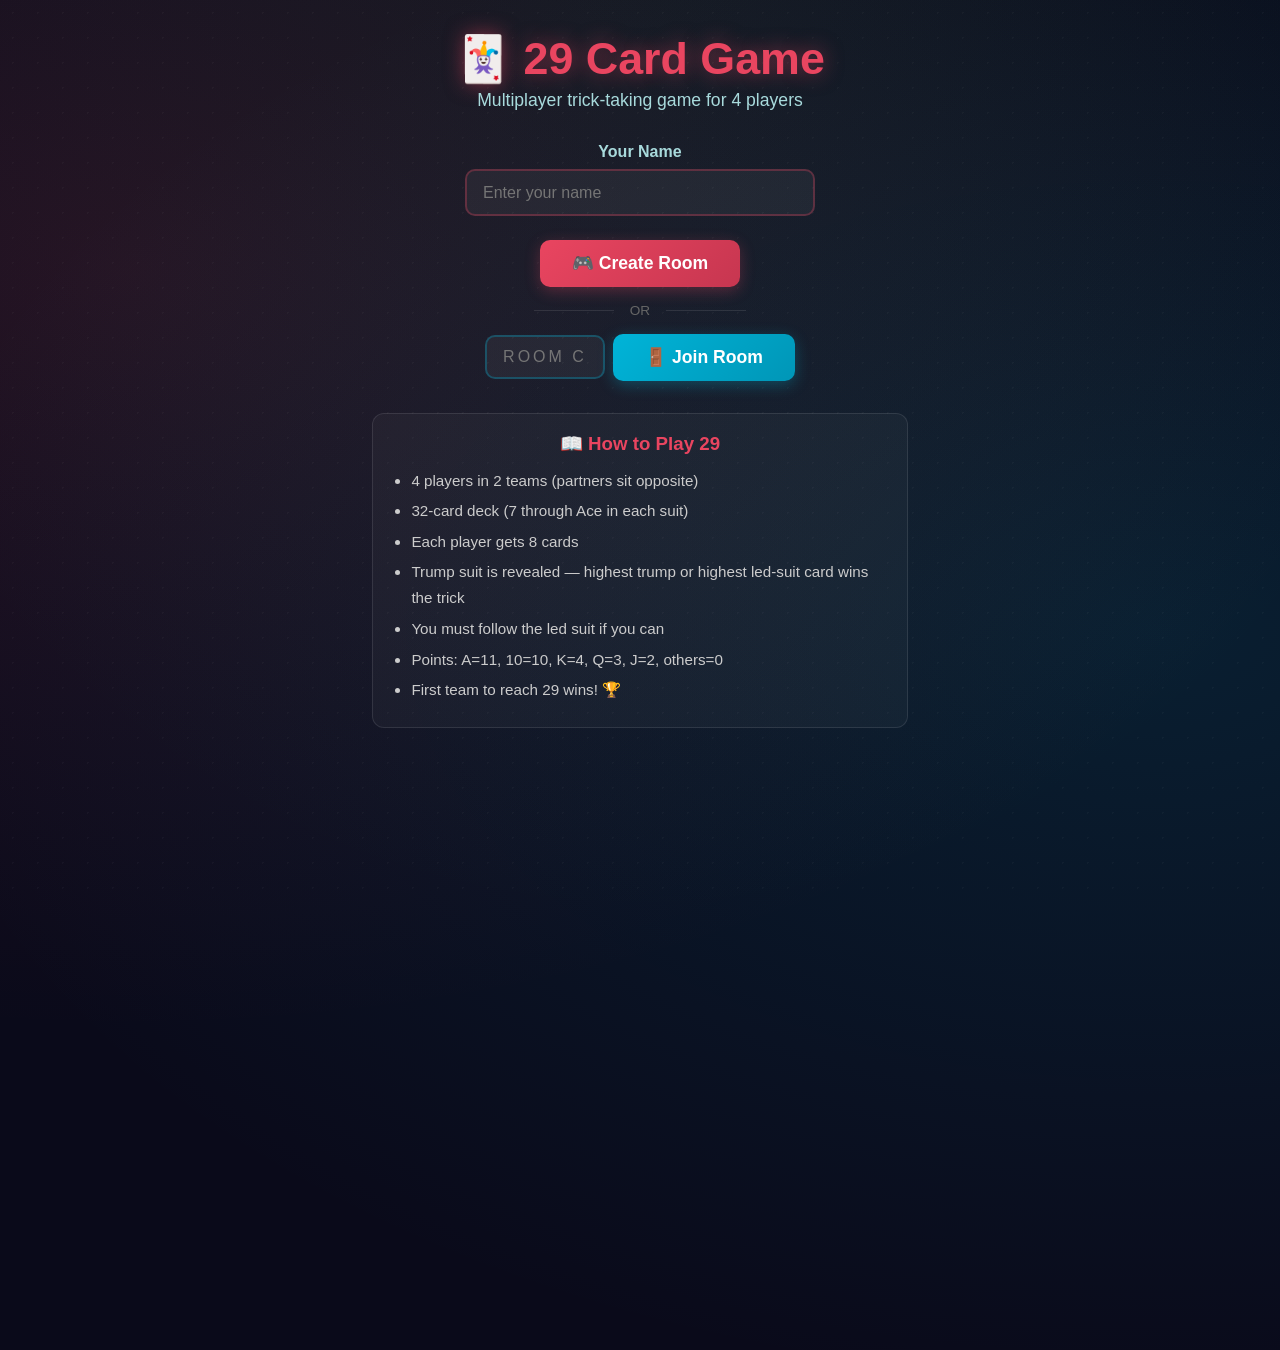
==== index.html @ 86f9cb2d "Initial commit" ====
<!DOCTYPE html>
<html lang="en">
<head>
    <meta charset="UTF-8">
    <meta name="viewport" content="width=device-width, initial-scale=1.0">
    <title>29 Card Game</title>
    <link rel="stylesheet" href="style.css">
</head>
<body>
    <div class="container">
        <h1>🃏 29 Card Game</h1>
        <p class="subtitle">Multiplayer trick-taking game for 4 players</p>

        <div class="lobby-section">
            <div class="form-group">
                <label for="playerName">Your Name</label>
                <input type="text" id="playerName" placeholder="Enter your name" maxlength="15">
            </div>
        </div>

        <div class="action-buttons">
            <button class="btn btn-primary" id="createRoom">🎮 Create Room</button>
            <div class="divider"><span>OR</span></div>
            <div class="join-form">
                <input type="text" id="roomCode" placeholder="Room Code" maxlength="6" style="text-transform:uppercase">
                <button class="btn btn-secondary" id="joinRoom">🚪 Join Room</button>
            </div>
        </div>

        <div class="room-display" id="roomDisplay" style="display:none">
            <div class="room-code">
                <span class="label">Room Code</span>
                <span class="code" id="displayRoomCode"></span>
                <button class="copy-btn" id="copyCode">📋 Copy</button>
            </div>
            <div class="players-list" id="playersList">
                <h3>Players</h3>
            </div>
            <div class="lobby-hint" id="lobbyHint"></div>
            <button class="btn btn-success" id="startGame" style="display:none">▶️ Start Game</button>
        </div>

        <div class="error-msg" id="errorMsg"></div>

        <div class="rules-box">
            <h3>📖 How to Play 29</h3>
            <ul>
                <li>4 players in 2 teams (partners sit opposite)</li>
                <li>32-card deck (7 through Ace in each suit)</li>
                <li>Each player gets 8 cards</li>
                <li>Trump suit is revealed — highest trump or highest led-suit card wins the trick</li>
                <li>You must follow the led suit if you can</li>
                <li>Points: A=11, 10=10, K=4, Q=3, J=2, others=0</li>
                <li>First team to reach 29 wins! 🏆</li>
            </ul>
        </div>
    </div>

    <script src="lobby.js"></script>
</body>
</html>
---- style.css ----
/* ===== Reset & Base ===== */
* {
    margin: 0;
    padding: 0;
    box-sizing: border-box;
}

body {
    font-family: 'Segoe UI', Tahoma, Geneva, Verdana, sans-serif;
    background: #0a0a1a;
    min-height: 100vh;
    color: #eee;
    position: relative;
    overflow: hidden;
}

body::before {
    content: '';
    position: absolute;
    top: -50%;
    left: -50%;
    width: 200%;
    height: 200%;
    background:
        radial-gradient(ellipse at 30% 40%, rgba(233, 69, 96, 0.12) 0%, transparent 50%),
        radial-gradient(ellipse at 70% 60%, rgba(0, 180, 216, 0.12) 0%, transparent 50%),
        radial-gradient(ellipse at 50% 20%, rgba(15, 192, 106, 0.08) 0%, transparent 50%);
    animation: bgShift 15s ease-in-out infinite alternate;
    z-index: -1;
}

@keyframes bgShift {
    0%   { transform: translate(0, 0) rotate(0deg); }
    50%  { transform: translate(-2%, 2%) rotate(0.5deg); }
    100% { transform: translate(1%, -1%) rotate(-0.5deg); }
}

body::after {
    content: '';
    position: fixed;
    top: 0; left: 0;
    width: 100%; height: 100%;
    background-image: radial-gradient(rgba(255,255,255,0.03) 1px, transparent 1px);
    background-size: 25px 25px;
    z-index: -1;
    pointer-events: none;
}

.container {
    text-align: center;
    padding: 2rem;
    max-width: 600px;
    margin: 0 auto;
    position: relative;
    z-index: 1;
}

h1 {
    font-size: 2.8rem;
    margin-bottom: 0.3rem;
    color: #e94560;
    text-shadow: 0 0 20px rgba(233, 69, 96, 0.5);
}

.subtitle {
    color: #a8dadc;
    font-size: 1.1rem;
    margin-bottom: 2rem;
}

/* ===== Lobby ===== */
.form-group {
    margin-bottom: 1.5rem;
}

.form-group label {
    display: block;
    margin-bottom: 0.5rem;
    color: #a8dadc;
    font-weight: 600;
}

.form-group input {
    width: 100%;
    max-width: 350px;
    padding: 0.8rem 1rem;
    border: 2px solid rgba(233, 69, 96, 0.3);
    border-radius: 10px;
    background: rgba(255,255,255,0.05);
    color: #fff;
    font-size: 1rem;
    outline: none;
    transition: border-color 0.2s;
}

.form-group input:focus {
    border-color: #e94560;
}

.action-buttons {
    display: flex;
    flex-direction: column;
    align-items: center;
    gap: 1rem;
    margin-bottom: 2rem;
}

.divider {
    display: flex;
    align-items: center;
    gap: 1rem;
    color: #666;
    font-size: 0.85rem;
}

.divider::before, .divider::after {
    content: '';
    width: 80px;
    height: 1px;
    background: rgba(255,255,255,0.1);
}

.join-form {
    display: flex;
    gap: 0.5rem;
    flex-wrap: wrap;
    justify-content: center;
    align-items: center;
}

.join-form input {
    padding: 0.7rem 1rem;
    border: 2px solid rgba(0, 180, 216, 0.3);
    border-radius: 10px;
    background: rgba(255,255,255,0.05);
    color: #fff;
    font-size: 1rem;
    text-align: center;
    text-transform: uppercase;
    letter-spacing: 3px;
    width: 120px;
    outline: none;
}

.join-form input:focus {
    border-color: #00b4d8;
}

/* Buttons */
.btn {
    padding: 0.8rem 2rem;
    border: none;
    border-radius: 10px;
    font-size: 1.1rem;
    font-weight: 600;
    cursor: pointer;
    transition: all 0.2s ease;
    color: #fff;
}

.btn:hover {
    transform: translateY(-2px);
}

.btn-primary {
    background: linear-gradient(135deg, #e94560, #c73650);
    box-shadow: 0 4px 15px rgba(233, 69, 96, 0.3);
}

.btn-primary:hover {
    box-shadow: 0 6px 25px rgba(233, 69, 96, 0.5);
}

.btn-secondary {
    background: linear-gradient(135deg, #00b4d8, #0096b7);
    box-shadow: 0 4px 15px rgba(0, 180, 216, 0.3);
}

.btn-success {
    background: linear-gradient(135deg, #0fc06a, #0a9e4a);
    box-shadow: 0 4px 15px rgba(15, 192, 106, 0.3);
    padding: 1rem 3rem;
    font-size: 1.2rem;
}

/* Room Display */
.room-display {
    background: rgba(255,255,255,0.05);
    border: 2px solid rgba(233, 69, 96, 0.3);
    border-radius: 16px;
    padding: 1.5rem;
    margin-bottom: 1.5rem;
}

.room-code {
    display: flex;
    align-items: center;
    justify-content: center;
    gap: 1rem;
    margin-bottom: 1rem;
}

.room-code .label {
    color: #888;
}

.room-code .code {
    font-size: 2.5rem;
    font-weight: bold;
    letter-spacing: 8px;
    color: #e94560;
    text-shadow: 0 0 10px rgba(233, 69, 96, 0.5);
}

.copy-btn {
    background: rgba(255,255,255,0.1);
    border: none;
    padding: 0.4rem 0.8rem;
    border-radius: 6px;
    cursor: pointer;
    font-size: 0.9rem;
    color: #fff;
}

.players-list h3 {
    color: #a8dadc;
    margin-bottom: 0.5rem;
}

.player-item {
    display: flex;
    justify-content: center;
    gap: 0.5rem;
    padding: 0.5rem;
    margin: 0.3rem 0;
    background: rgba(255,255,255,0.03);
    border-radius: 8px;
    font-size: 1.05rem;
}

.player-item .seat-num {
    color: #e94560;
    font-weight: bold;
    min-width: 30px;
}

.error-msg {
    color: #e94560;
    margin-top: 1rem;
    font-weight: 600;
}

/* Rules Box */
.rules-box {
    background: rgba(255,255,255,0.03);
    border: 1px solid rgba(255,255,255,0.1);
    border-radius: 12px;
    padding: 1.2rem;
    margin-top: 2rem;
    text-align: left;
}

.rules-box h3 {
    color: #e94560;
    margin-bottom: 0.8rem;
    text-align: center;
}

.rules-box ul {
    padding-left: 1.2rem;
    color: #ccc;
    font-size: 0.95rem;
    line-height: 1.7;
}

.rules-box li {
    margin-bottom: 0.3rem;
}

/* ===== Game Page ===== */
.game-container {
    width: 100vw;
    height: 100vh;
    display: flex;
    flex-direction: column;
    position: relative;
}

/* Scoreboard */
.scoreboard {
    display: flex;
    justify-content: space-around;
    padding: 0.6rem 1rem;
    background: rgba(0,0,0,0.4);
    z-index: 10;
}

.team-score {
    text-align: center;
}

.team-score h3 {
    font-size: 0.85rem;
    color: #888;
    margin-bottom: 0.2rem;
}

.team-a h3 { color: #0fc06a; }
.team-b h3 { color: #00b4d8; }

.team-score .score-value {
    font-size: 1.8rem;
    font-weight: bold;
}

.team-a .score-value { color: #0fc06a; }
.team-b .score-value { color: #00b4d8; }

.team-score .cards-count {
    font-size: 0.8rem;
    color: #666;
}

/* Game Table */
.game-table {
    flex: 1;
    position: relative;
    min-height: 0;
}

/* Player Seats */
.player-seat {
    position: absolute;
    display: flex;
    flex-direction: column;
    align-items: center;
}

.player-name {
    font-size: 0.9rem;
    color: #a8dadc;
    margin: 0.3rem;
    font-weight: 600;
}

/* Seat positions */
.seat-top { top: 2%; left: 50%; transform: translateX(-50%); }
.seat-bottom { bottom: 2%; left: 50%; transform: translateX(-50%); }
.seat-left { left: 1%; top: 50%; transform: translateY(-50%); }
.seat-right { right: 1%; top: 50%; transform: translateY(-50%); }

/* Cards Container */
.cards-container {
    display: flex;
    gap: 4px;
    justify-content: center;
}

.back-cards .card {
    background: linear-gradient(135deg, #1a3a5c, #0d2240);
    border: 2px solid #2a5a8c;
}

.your-hand {
    gap: 6px;
}

.your-hand .card {
    width: 55px;
    height: 78px;
    cursor: pointer;
    transition: all 0.15s ease;
}

.your-hand .card:hover {
    transform: translateY(-8px);
    box-shadow: 0 8px 20px rgba(233, 69, 96, 0.3);
}

.your-hand .card.selected {
    transform: translateY(-12px);
    border-color: #e94560;
    box-shadow: 0 0 15px rgba(233, 69, 96, 0.5);
}

/* Card */
.card {
    width: 50px;
    height: 70px;
    border-radius: 6px;
    display: flex;
    flex-direction: column;
    justify-content: center;
    align-items: center;
    font-weight: bold;
    position: relative;
    background: linear-gradient(135deg, #1e3350, #162846);
    border: 1px solid rgba(255, 255, 255, 0.18);
    box-shadow: 0 2px 8px rgba(0,0,0,0.3);
}

.card .rank {
    font-size: 1rem;
}

.card .suit {
    font-size: 1.3rem;
}

.card.hearts, .card.diamonds { color: #e94560; }
.card.clubs, .card.spades { color: #eee; }

.card.hearts .suit { color: #e94560; }
.card.diamonds .suit { color: #e94560; }

/* Trick Area */
.trick-area {
    position: absolute;
    top: 50%;
    left: 50%;
    transform: translate(-50%, -50%);
    text-align: center;
}

.trump-indicator {
    font-size: 0.9rem;
    color: #888;
    margin-bottom: 0.5rem;
}

.trump-indicator span {
    font-size: 1.2rem;
    font-weight: bold;
}

.trump-indicator .suit-hearts,
.trump-indicator .suit-diamonds { color: #e94560; }
.trump-indicator .suit-clubs,
.trump-indicator .suit-spades { color: #fff; }

.trick-cards {
    display: grid;
    grid-template-columns: 70px 70px;
    grid-template-rows: 70px 70px;
    gap: 5px;
    width: 145px;
    height: 145px;
    justify-content: center;
}

.trick-slot {
    display: flex;
    justify-content: center;
    align-items: center;
}

.trick-slot .trick-card {
    width: 65px;
    height: 92px;
    border-radius: 6px;
    display: flex;
    flex-direction: column;
    justify-content: center;
    align-items: center;
    font-weight: bold;
    box-shadow: 0 4px 12px rgba(0,0,0,0.4);
    transition: all 0.3s ease;
}

.trick-slot .trick-card.empty {
    background: rgba(255,255,255,0.03);
    border: 1px dashed rgba(255,255,255,0.1);
}

.turn-indicator {
    margin-top: 0.5rem;
    font-size: 0.9rem;
    color: #e94560;
    font-weight: 600;
    animation: pulse 1s ease-in-out infinite alternate;
}

@keyframes pulse {
    from { opacity: 0.6; }
    to { opacity: 1; }
}

/* Chat Panel */
.chat-panel {
    height: 120px;
    background: rgba(0,0,0,0.5);
    display: flex;
    flex-direction: column;
    z-index: 10;
}

.chat-messages {
    flex: 1;
    overflow-y: auto;
    padding: 0.5rem;
    text-align: left;
}

.chat-message {
    font-size: 0.85rem;
    margin-bottom: 0.2rem;
    line-height: 1.3;
}

.chat-message .name {
    color: #e94560;
    font-weight: 600;
}

.chat-input-row {
    display: flex;
    border-top: 1px solid rgba(255,255,255,0.1);
}

.chat-input-row input {
    flex: 1;
    padding: 0.5rem;
    background: transparent;
    border: none;
    color: #fff;
    outline: none;
    font-size: 0.9rem;
}

.chat-input-row button {
    padding: 0.5rem 1rem;
    background: #e94560;
    border: none;
    color: #fff;
    cursor: pointer;
    font-weight: 600;
}

/* Result Overlay */
.result-overlay {
    position: fixed;
    top: 0; left: 0;
    width: 100%; height: 100%;
    background: rgba(0,0,0,0.8);
    display: flex;
    justify-content: center;
    align-items: center;
    z-index: 100;
}

.result-box {
    background: #16213e;
    border: 2px solid #e94560;
    border-radius: 16px;
    padding: 2rem 3rem;
    text-align: center;
}

.result-box h2 {
    color: #e94560;
    font-size: 2rem;
    margin-bottom: 0.5rem;
}

.result-box p {
    color: #a8dadc;
    font-size: 1.1rem;
    margin-bottom: 1.5rem;
}

/* Lobby hint under the player list */
.lobby-hint {
    color: #a8dadc;
    font-size: 0.95rem;
    margin: 0.8rem 0 0.4rem;
}

/* Seat status: away / whose turn */
.player-seat.disconnected .player-name {
    color: #e94560;
}

.player-seat.disconnected .player-name::after {
    content: ' — away';
    font-size: 0.8rem;
    color: #e94560;
}

.player-seat.current .player-name {
    color: #0fc06a;
    text-shadow: 0 0 10px rgba(15, 192, 106, 0.7);
}

.your-hand.not-your-turn .card {
    opacity: 0.65;
    cursor: not-allowed;
}

.your-hand.not-your-turn .card:hover {
    transform: none;
    box-shadow: 0 2px 8px rgba(0, 0, 0, 0.3);
}

/* Trick winner banner */
.trick-banner {
    display: none;
    margin-top: 0.5rem;
    padding: 0.3rem 1rem;
    background: rgba(0, 0, 0, 0.75);
    border: 1px solid rgba(255, 209, 102, 0.5);
    border-radius: 20px;
    color: #ffd166;
    font-size: 0.9rem;
    font-weight: 600;
}

.trick-banner.show {
    display: inline-block;
    animation: pulse 1s ease-in-out infinite alternate;
}

/* Toast for play errors and notices */
.game-toast {
    position: fixed;
    top: 70px;
    left: 50%;
    transform: translateX(-50%);
    background: rgba(233, 69, 96, 0.95);
    color: #fff;
    padding: 0.6rem 1.3rem;
    border-radius: 10px;
    font-weight: 600;
    font-size: 0.95rem;
    box-shadow: 0 4px 20px rgba(0, 0, 0, 0.5);
    opacity: 0;
    pointer-events: none;
    transition: opacity 0.25s ease;
    z-index: 300;
}

.game-toast.show {
    opacity: 1;
}

/* Host: cancel game */
.cancel-btn {
    position: fixed;
    top: 0.6rem;
    right: 0.8rem;
    z-index: 30;
    padding: 0.4rem 0.9rem;
    font-size: 0.85rem;
    border-radius: 8px;
}

/* Result overlay actions */
.result-actions {
    margin-bottom: 1rem;
}

.play-again-hint {
    color: #a8dadc;
    font-size: 0.95rem;
    display: inline-block;
    padding: 0.8rem 1rem;
}

/* Responsive */
@media (max-width: 700px) {
    h1 { font-size: 2rem; }
    .room-code .code { font-size: 1.8rem; letter-spacing: 5px; }
    .your-hand .card { width: 42px; height: 60px; }
    .your-hand .card .rank { font-size: 0.8rem; }
    .your-hand .card .suit { font-size: 1rem; }
    .trick-cards { grid-template-columns: 55px 55px; grid-template-rows: 55px 55px; width: 115px; height: 115px; }
    .trick-slot .trick-card { width: 50px; height: 72px; }
}
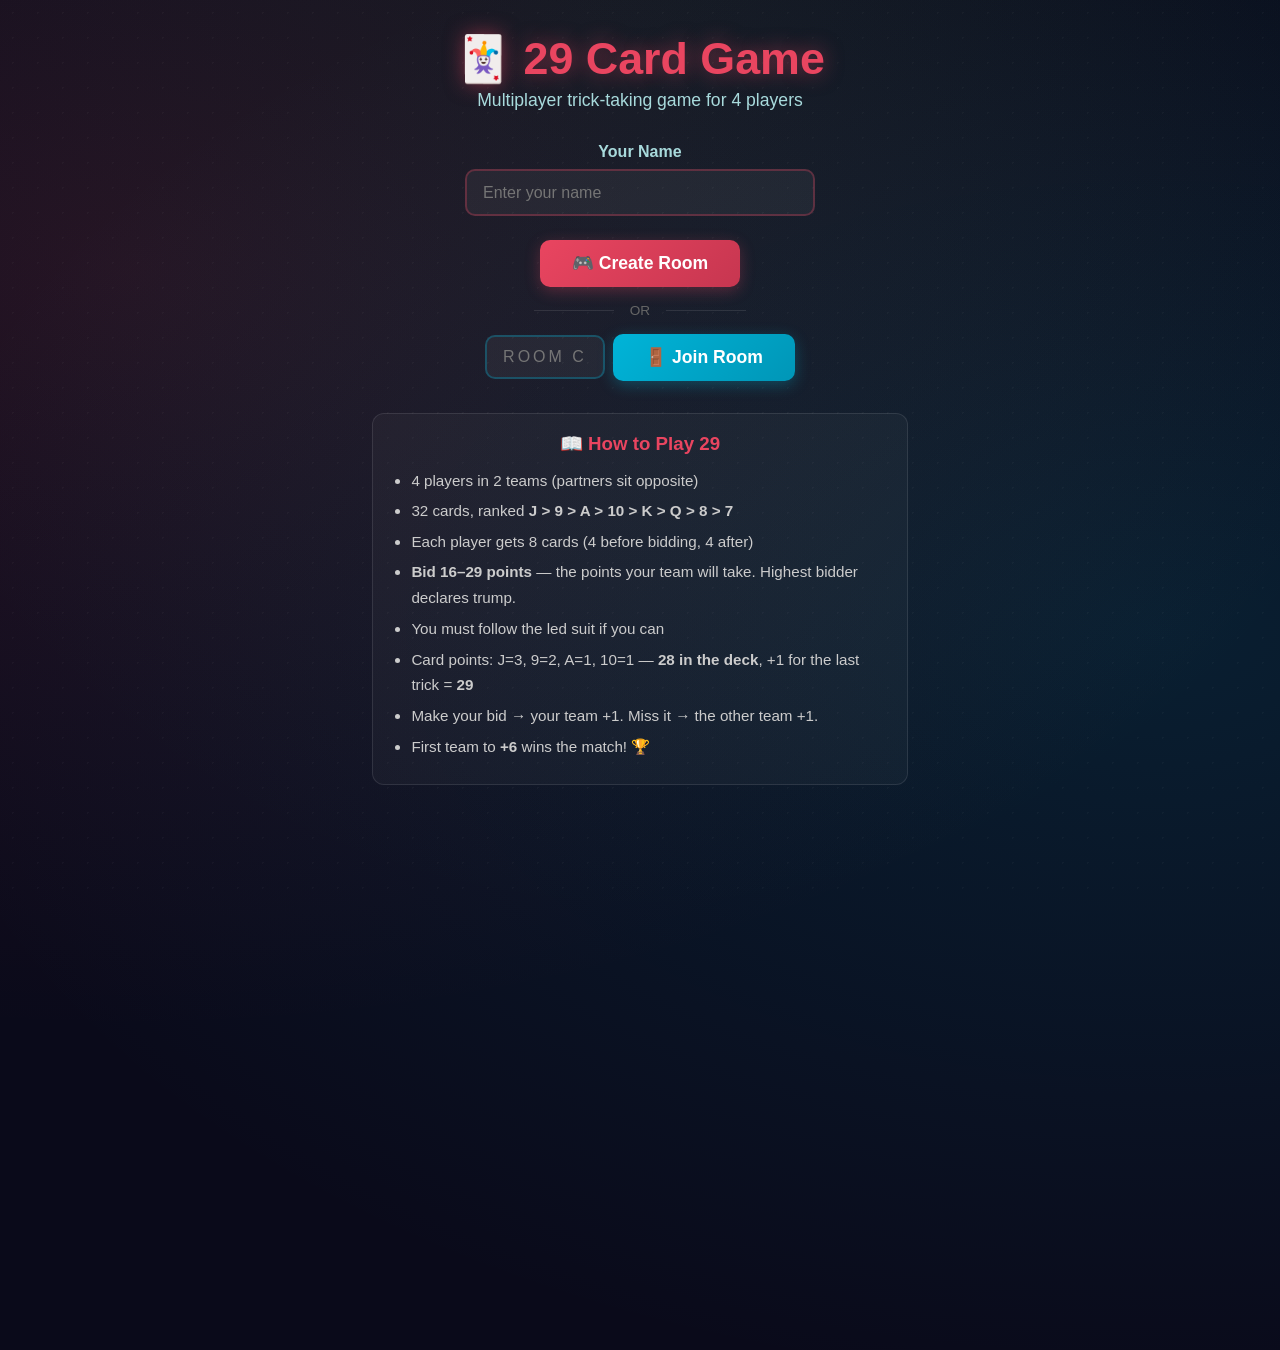
==== commit 5f11a7ad: "update 2" ====
--- a/index.html
+++ b/index.html
@@ -46,12 +46,13 @@
             <h3>📖 How to Play 29</h3>
             <ul>
                 <li>4 players in 2 teams (partners sit opposite)</li>
-                <li>32-card deck (7 through Ace in each suit)</li>
-                <li>Each player gets 8 cards</li>
-                <li>Trump suit is revealed — highest trump or highest led-suit card wins the trick</li>
+                <li>32 cards, ranked <b>J &gt; 9 &gt; A &gt; 10 &gt; K &gt; Q &gt; 8 &gt; 7</b></li>
+                <li>Each player gets 8 cards (4 before bidding, 4 after)</li>
+                <li><b>Bid 16–29 points</b> — the points your team will take. Highest bidder declares trump.</li>
                 <li>You must follow the led suit if you can</li>
-                <li>Points: A=11, 10=10, K=4, Q=3, J=2, others=0</li>
-                <li>First team to reach 29 wins! 🏆</li>
+                <li>Card points: J=3, 9=2, A=1, 10=1 — <b>28 in the deck</b>, +1 for the last trick = <b>29</b></li>
+                <li>Make your bid → your team +1. Miss it → the other team +1.</li>
+                <li>First team to <b>+6</b> wins the match! 🏆</li>
             </ul>
         </div>
     </div>
--- a/style.css
+++ b/style.css
@@ -11,7 +11,7 @@
     min-height: 100vh;
     color: #eee;
     position: relative;
-    overflow: hidden;
+    overflow-y: auto;
 }
 
 body::before {
@@ -658,6 +658,144 @@
     margin-bottom: 1rem;
 }
 
+/* Bidding Panel */
+.bidding-panel {
+    position: absolute;
+    top: 50%;
+    left: 50%;
+    transform: translate(-50%, -60%);
+    background: rgba(22, 33, 62, 0.97);
+    border: 2px solid #e94560;
+    border-radius: 16px;
+    padding: 1.5rem 2rem;
+    z-index: 50;
+    min-width: 320px;
+    text-align: center;
+    box-shadow: 0 8px 32px rgba(0,0,0,0.6);
+}
+
+.bidding-panel h3 {
+    color: #e94560;
+    margin-bottom: 0.5rem;
+}
+
+.bid-controls {
+    display: flex;
+    flex-direction: column;
+    gap: 0.8rem;
+    align-items: center;
+}
+
+.bid-buttons {
+    display: flex;
+    gap: 0.8rem;
+}
+
+.bid-selector {
+    display: flex;
+    flex-direction: column;
+    gap: 0.5rem;
+    align-items: center;
+    width: 100%;
+}
+
+.bid-options, .trump-options {
+    display: flex;
+    flex-wrap: wrap;
+    gap: 0.4rem;
+    justify-content: center;
+}
+
+.bid-opt {
+    padding: 0.4rem 0.8rem;
+    border: 2px solid #a8dadc;
+    border-radius: 8px;
+    background: rgba(255,255,255,0.05);
+    color: #fff;
+    font-size: 1rem;
+    font-weight: bold;
+    cursor: pointer;
+    transition: all 0.15s;
+}
+
+.bid-opt:hover {
+    background: #00b4d8;
+    border-color: #00b4d8;
+}
+
+.trump-selector {
+    margin-top: 0.5rem;
+    padding-top: 0.5rem;
+    border-top: 1px solid rgba(255,255,255,0.1);
+}
+
+.trump-opt {
+    padding: 0.4rem 0.8rem;
+    border: 2px solid #e94560;
+    border-radius: 8px;
+    background: rgba(233, 69, 96, 0.15);
+    color: #fff;
+    font-size: 0.9rem;
+    cursor: pointer;
+    transition: all 0.15s;
+}
+
+.trump-opt:hover {
+    background: #e94560;
+}
+
+.bid-history {
+    margin-top: 0.8rem;
+    padding-top: 0.5rem;
+    border-top: 1px solid rgba(255,255,255,0.1);
+    text-align: left;
+    font-size: 0.85rem;
+    color: #a8dadc;
+}
+
+.bid-history div {
+    padding: 0.15rem 0;
+}
+
+.bid-hint {
+    margin-top: 0.6rem;
+    font-size: 0.8rem;
+    color: #9aa;
+    font-style: italic;
+}
+
+/* Trump Selection Panel */
+.trump-select-panel {
+    position: absolute;
+    top: 50%;
+    left: 50%;
+    transform: translate(-50%, -60%);
+    background: rgba(22, 33, 62, 0.97);
+    border: 2px solid #0fc06a;
+    border-radius: 16px;
+    padding: 1.5rem 2rem;
+    z-index: 50;
+    min-width: 320px;
+    text-align: center;
+    box-shadow: 0 8px 32px rgba(0,0,0,0.6);
+}
+
+.trump-select-panel h3 {
+    color: #0fc06a;
+    margin-bottom: 0.3rem;
+}
+
+.trump-select-panel p {
+    color: #a8dadc;
+    font-size: 0.9rem;
+    margin-bottom: 0.8rem;
+}
+
+/* Result overlay actions */
+.result-actions {
+    margin-bottom: 1rem;
+}
+
 .play-again-hint {
     color: #a8dadc;
     font-size: 0.95rem;
